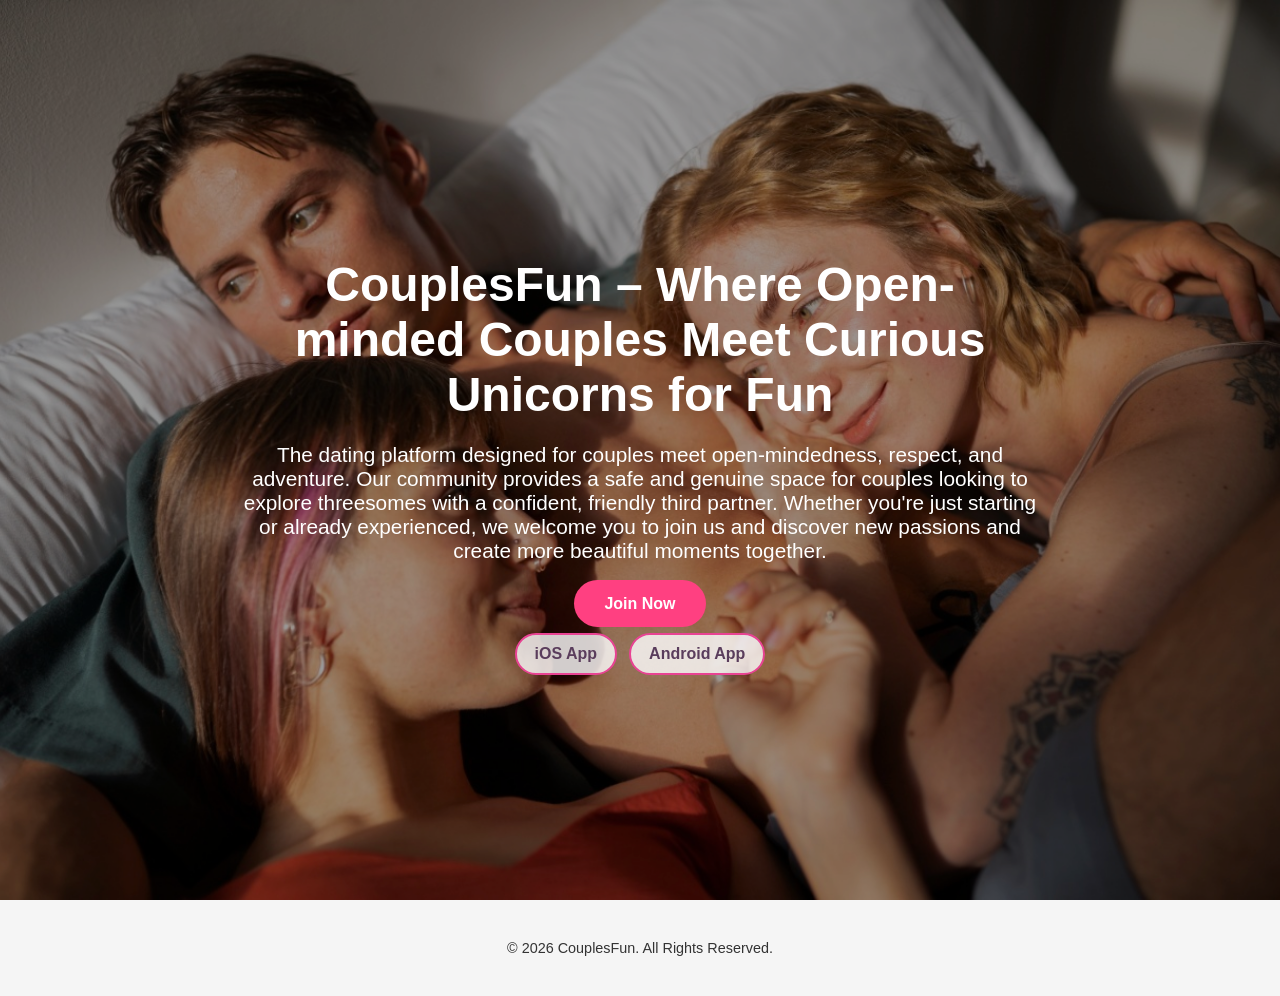
==== index.html @ 9a5b7a97 "Update index.html" ====
<!DOCTYPE html>
<html lang="en">
<head>
  <meta charset="UTF-8">
  <meta name="viewport" content="width=device-width, initial-scale=1.0">
  <title>CouplesFun – Where Open-minded couples meet curious unicorns</title>
  <style>
    body { margin: 0; font-family: Arial, sans-serif; background: #fff; color: #333; }
    header {
      position: relative;
      height: 100vh;
      background: url('[data-uri]') center center/cover no-repeat;
      display: flex;
      align-items: center;
      justify-content: center;
      text-align: center;
      color: white;
    }
    header::after {
      content: '';
      position: absolute;
      top: 0; left: 0;
      width: 100%; height: 100%;
      background: rgba(0, 0, 0, 0.4);
      z-index: 0;
    }
    .hero-content {
      position: relative;
      z-index: 1;
      max-width: 800px;
      padding: 20px;
    }
    h1 { font-size: 3rem; margin-bottom: 1rem; }
    p { font-size: 1.3rem; margin-bottom: 2rem; }
    a.button {
      background-color: #ff4081;
      color: white;
      padding: 15px 30px;
      border-radius: 30px;
      text-decoration: none;
      font-weight: bold;
      transition: background 0.3s ease;
    }
    a.button:hover { background-color: #e91e63; }
    footer {
      text-align: center;
      padding: 40px 0;
      font-size: 0.9rem;
      background: #f5f5f5;
    }
  
.app-buttons{margin-top:20px;display:flex;gap:12px;justify-content:center;}
.app-btn{padding:10px 18px;background:#ffffffcc;border:2px solid #e84393;
border-radius:22px;text-decoration:none;color:#5a3d5c;font-weight:700;}
@media(max-width:768px){.app-buttons{flex-direction:column;align-items:center;}}

/* Background optimization */
.hero::before{
    will-change: transform;
    background-attachment: fixed;
}

/* Mobile improvements */
@media(max-width:768px){
    nav ul{flex-direction:column;}
    .hero h2{font-size:30px;}
    .hero p{font-size:16px; padding:0 12px;}
    .btn{font-size:16px; padding:10px 20px;}
    .app-buttons{flex-direction:column;gap:10px;}
    .app-btn{width:180px;text-align:center;font-size:15px;}
}
</style>


</head>
<body>
  <header>
    <div class="hero-content">
      <h1>CouplesFun – Where Open-minded Couples Meet Curious Unicorns for Fun</h1>
      <p>The dating platform designed for couples meet open-mindedness, respect, and adventure. Our community provides a safe and genuine space for couples looking to explore threesomes with a confident, friendly third partner. Whether you're just starting or already experienced, we welcome you to join us and discover new passions and create more beautiful moments together.</p>
      <a href="https://www.bicupid.com/registerStep1?tid=af100017352_cf" class="button">Join Now</a>
<div class="app-buttons">
 <a class="app-btn" href="https://app.appsflyer.com/id1481809362?pid=af100017349_cd"> iOS App</a>
 <a class="app-btn" href="https://app.appsflyer.com/com.bi.bicupid?pid=af100017349_cd"> Android App</a>
</div>
    </div>
  </header>
  <footer>
    © 2026 CouplesFun. All Rights Reserved.
  </footer>
</body>
</html>
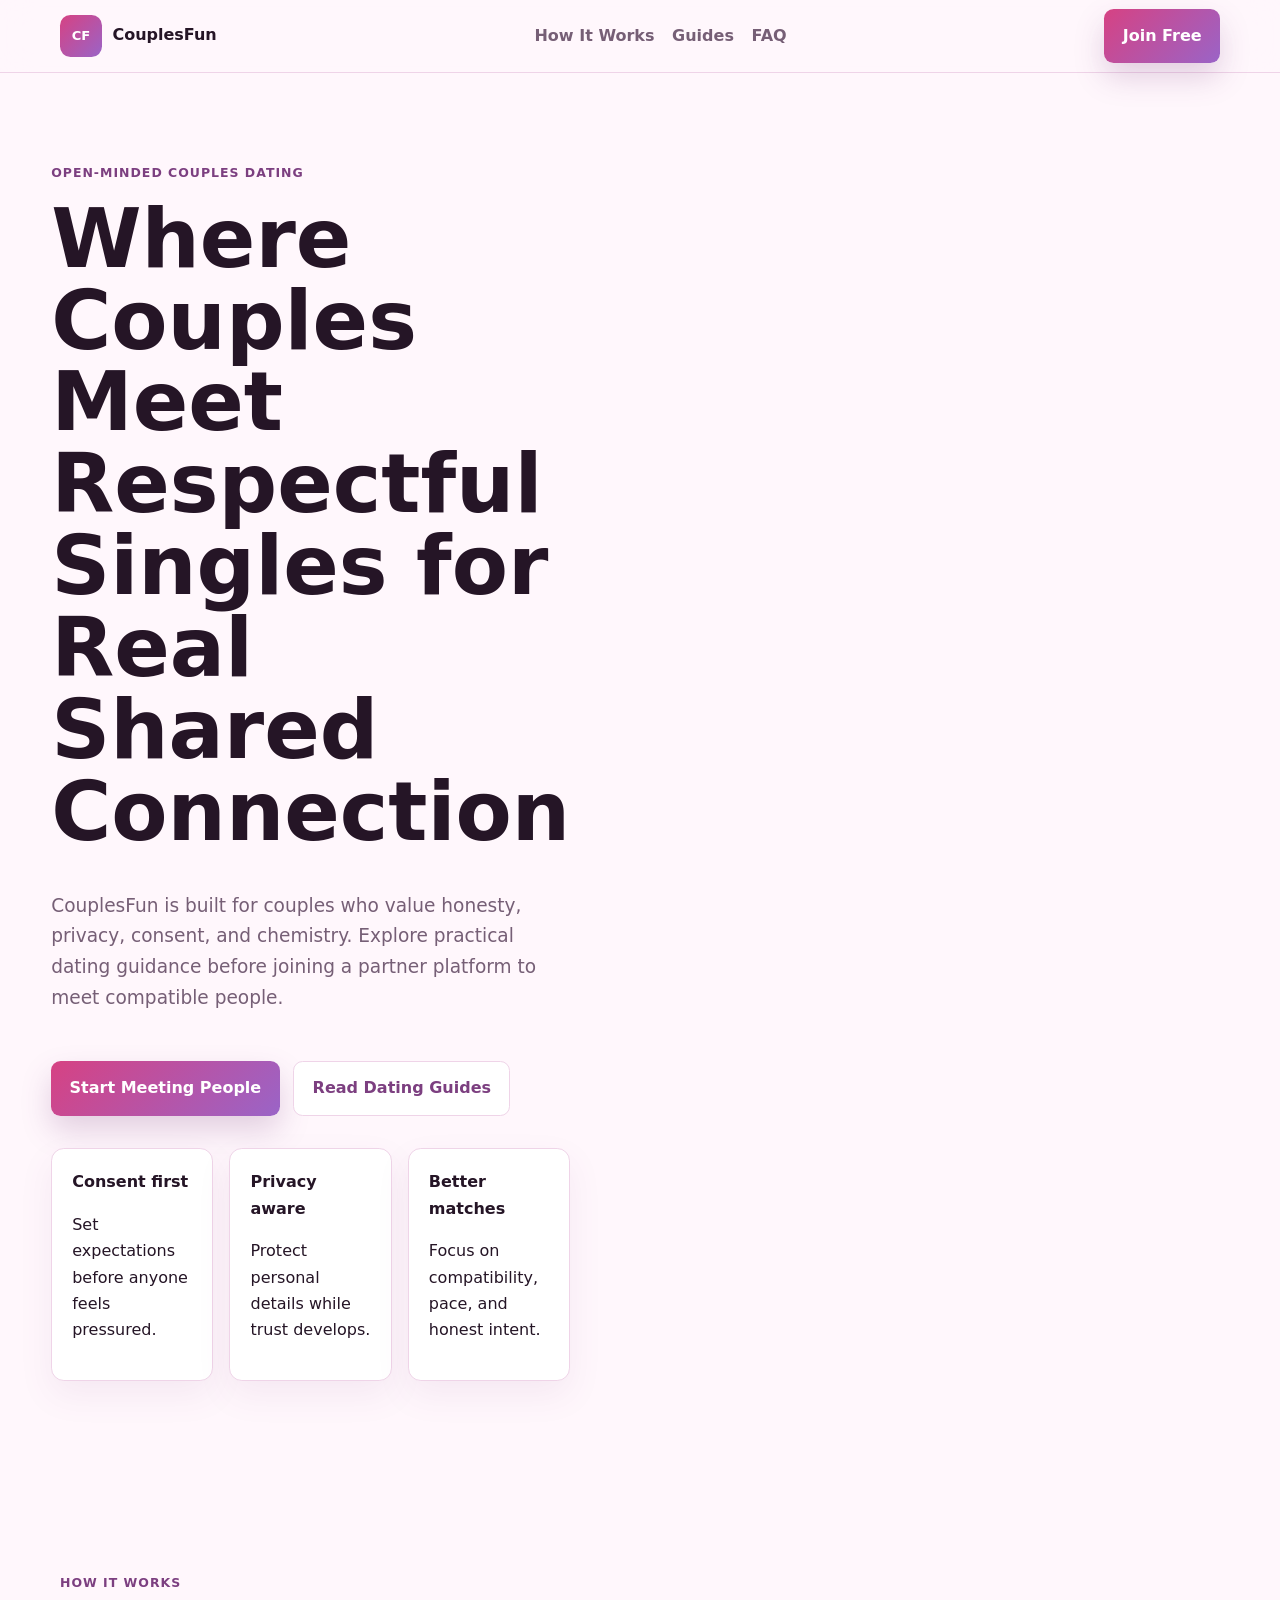
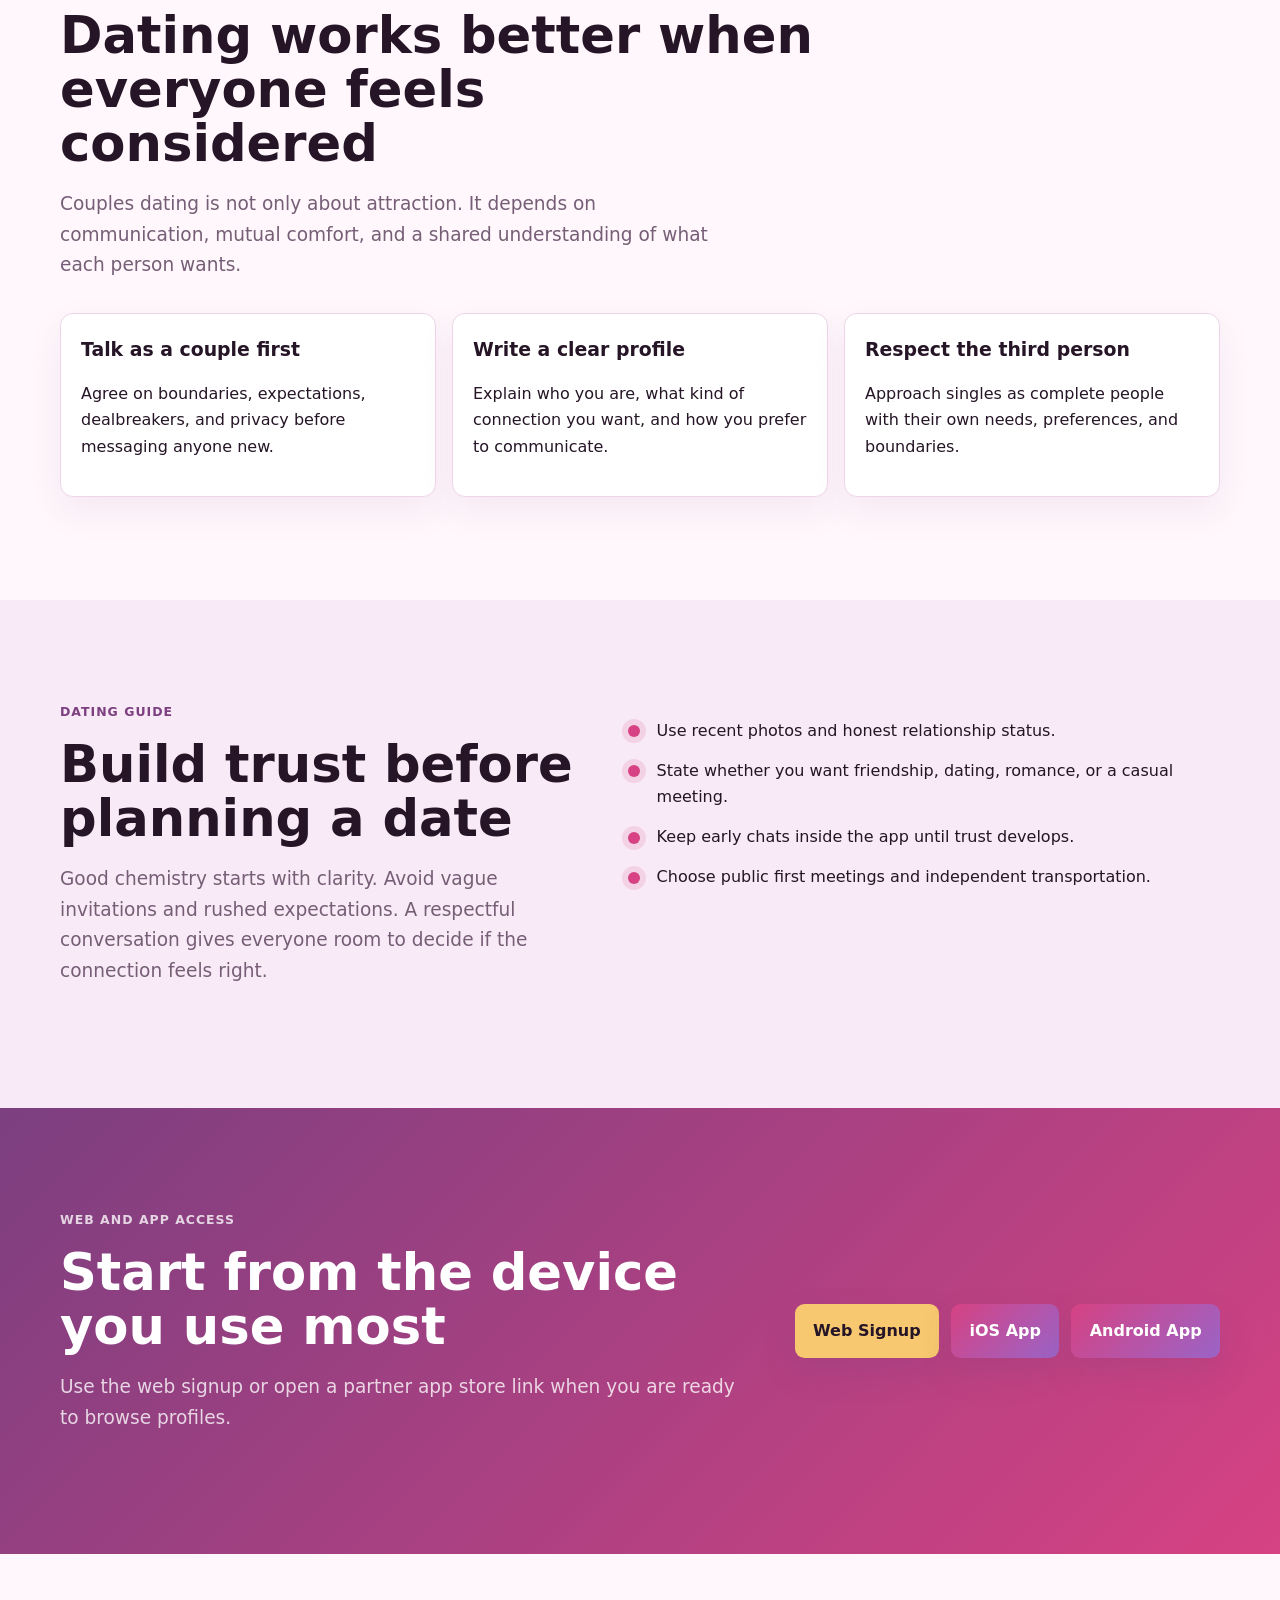
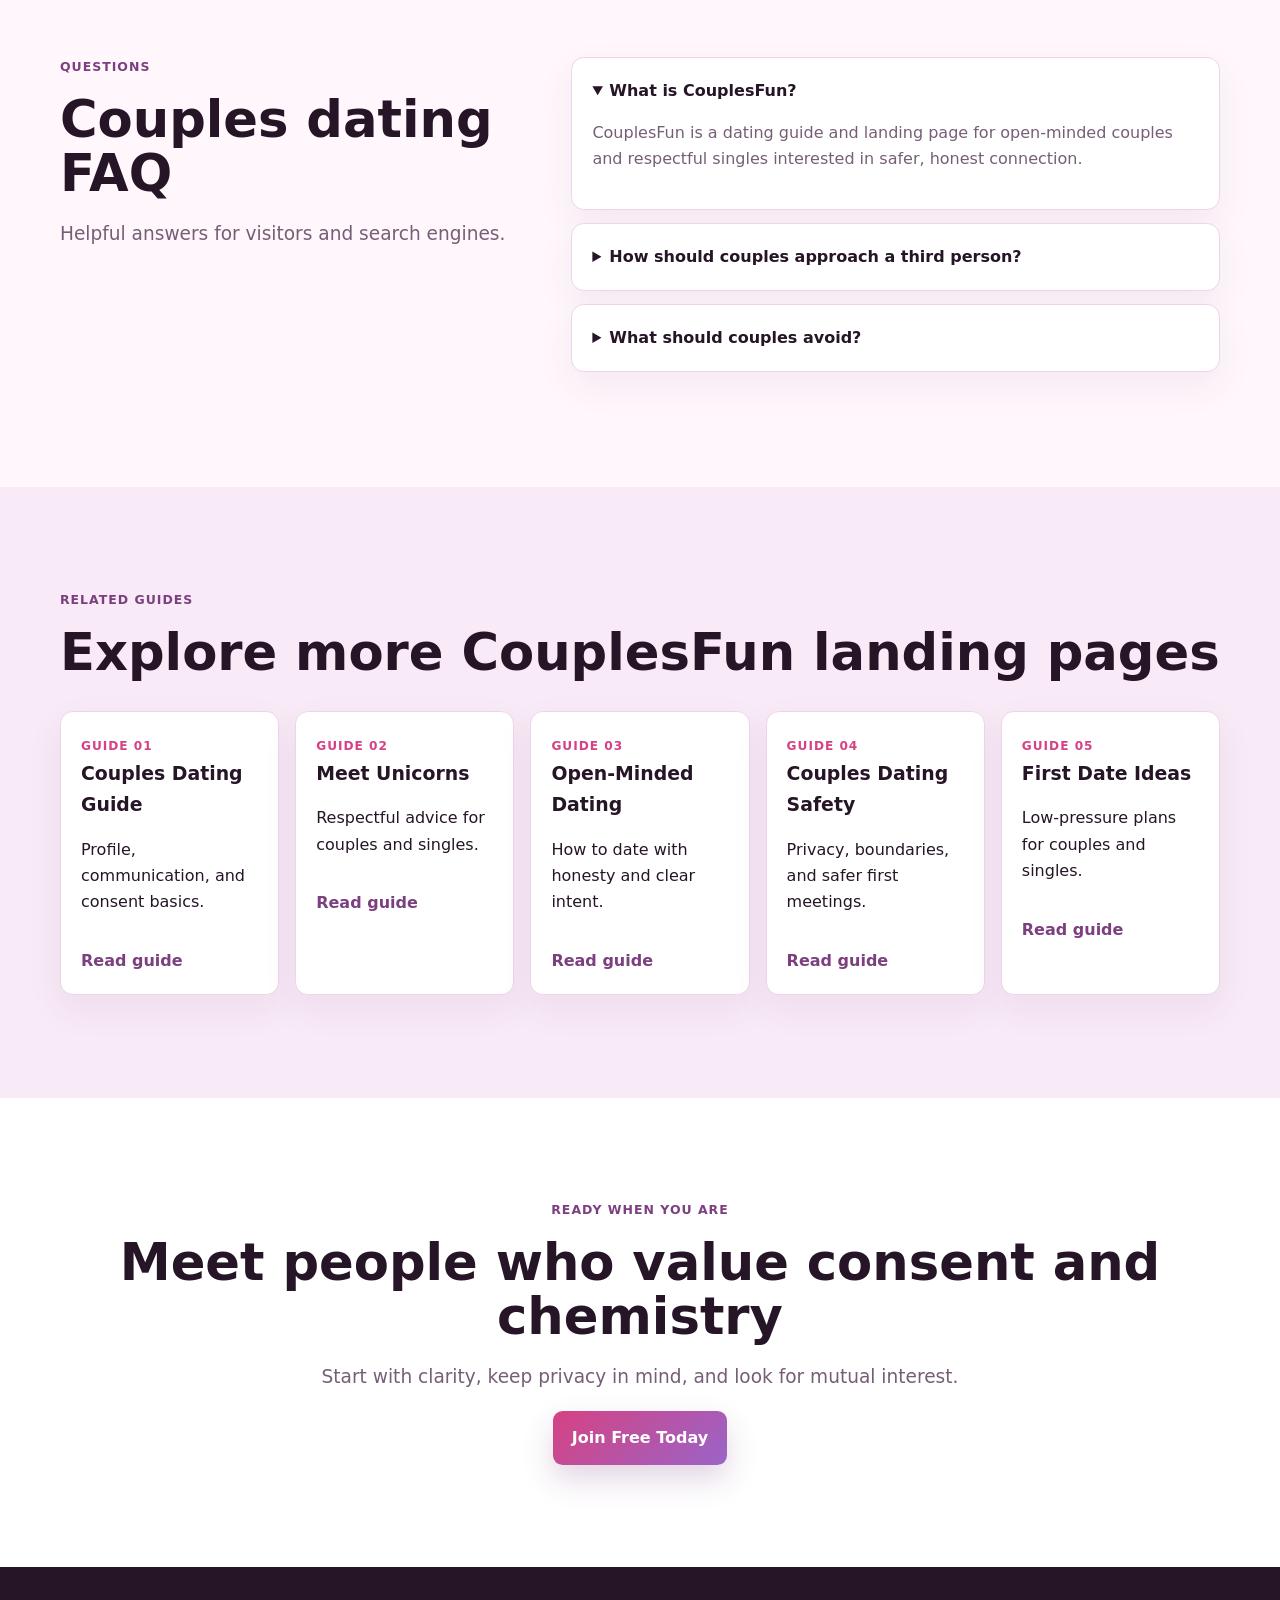
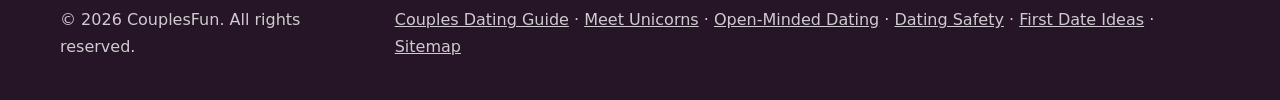
==== commit d1d15f5c: "Add files via upload" ====
--- a/index.html
+++ b/index.html
@@ -1,92 +1,31 @@
-<!DOCTYPE html>
+<!doctype html>
 <html lang="en">
 <head>
   <meta charset="UTF-8">
   <meta name="viewport" content="width=device-width, initial-scale=1.0">
-  <title>CouplesFun – Where Open-minded couples meet curious unicorns</title>
+  <title>CouplesFun | Open-Minded Couples Dating Guide</title>
+  <meta name="description" content="CouplesFun helps open-minded couples and respectful singles explore connection with consent, privacy, dating tips, first-date ideas, and partner signup links.">
+  <meta name="robots" content="index, follow, max-image-preview:large">
+  <link rel="canonical" href="https://couplesfun.xyz/">
+  <meta property="og:type" content="website">
+  <meta property="og:title" content="CouplesFun | Open-Minded Couples Dating Guide">
+  <meta property="og:description" content="CouplesFun helps open-minded couples and respectful singles explore connection with consent, privacy, dating tips, first-date ideas, and partner signup links.">
+  <meta property="og:url" content="https://couplesfun.xyz/">
+  <meta property="og:site_name" content="CouplesFun">
+  <meta name="twitter:card" content="summary">
   <style>
-    body { margin: 0; font-family: Arial, sans-serif; background: #fff; color: #333; }
-    header {
-      position: relative;
-      height: 100vh;
-      background: url('[data-uri]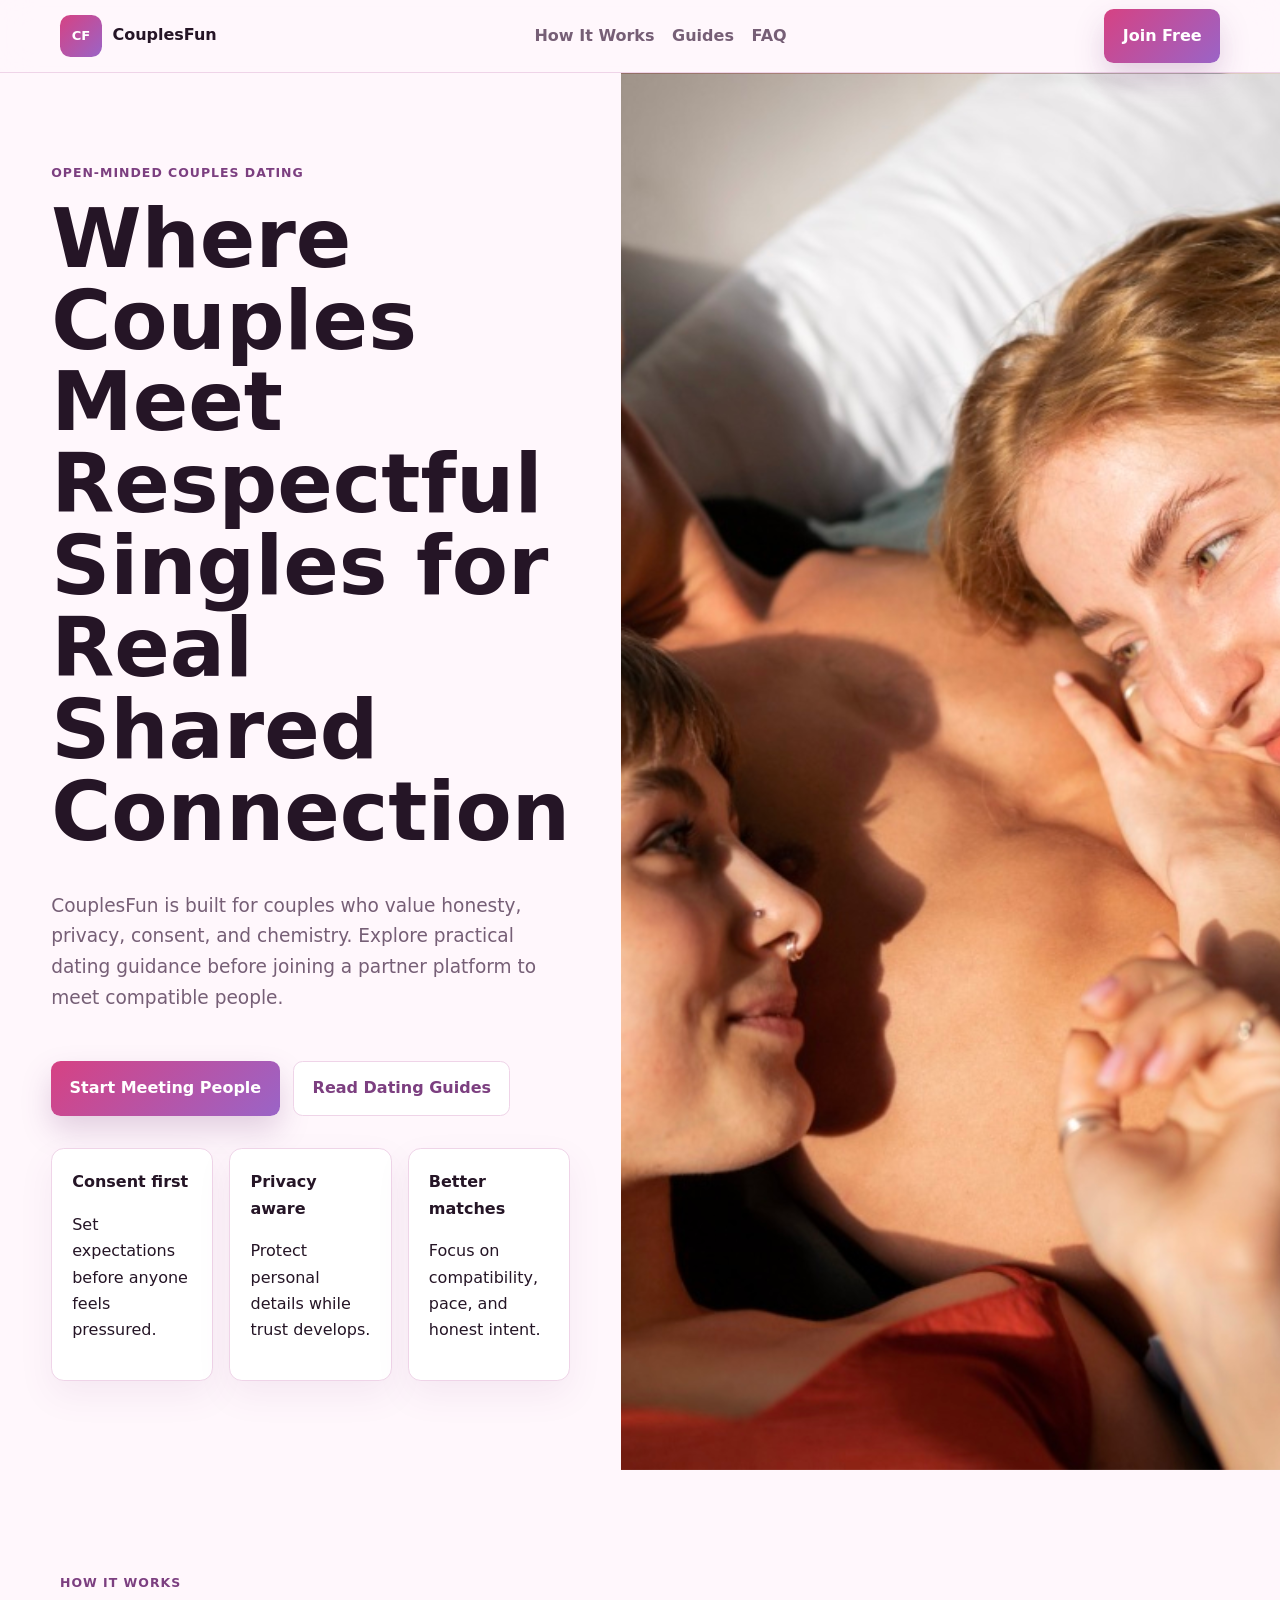
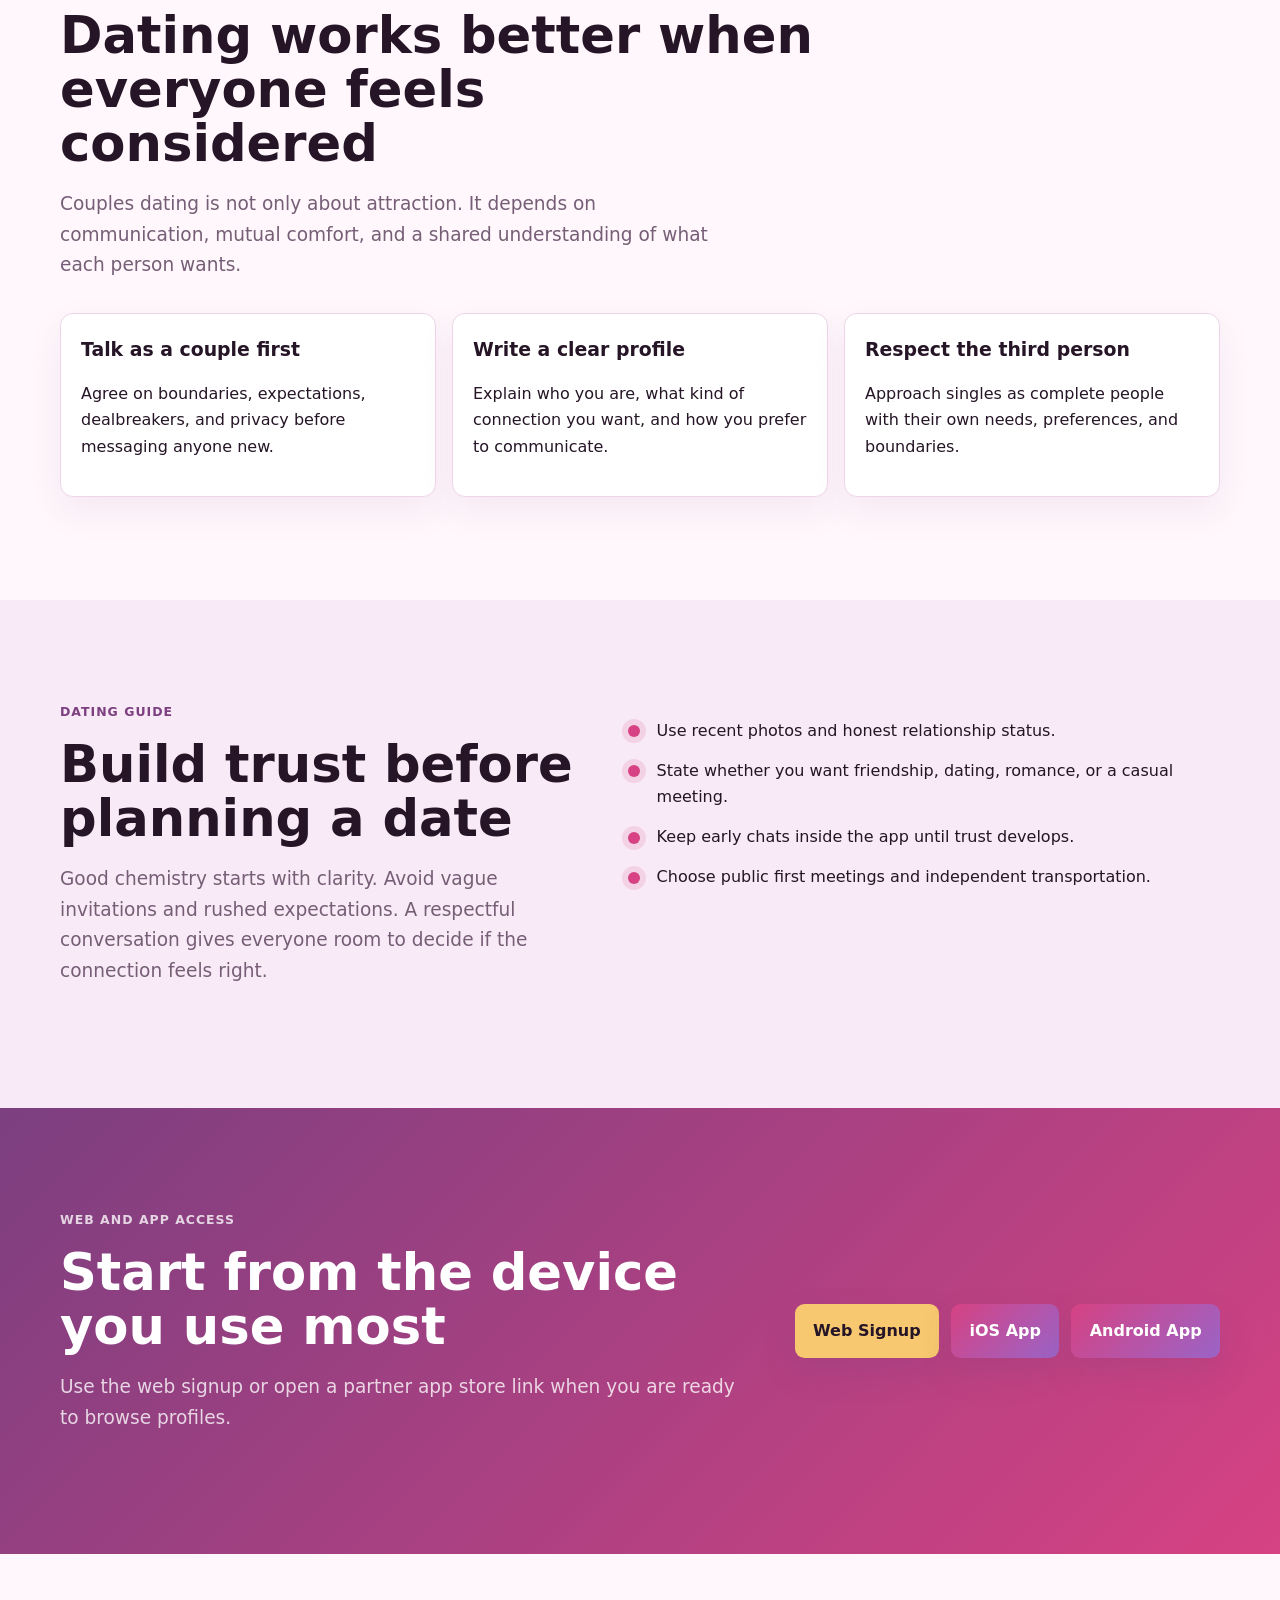
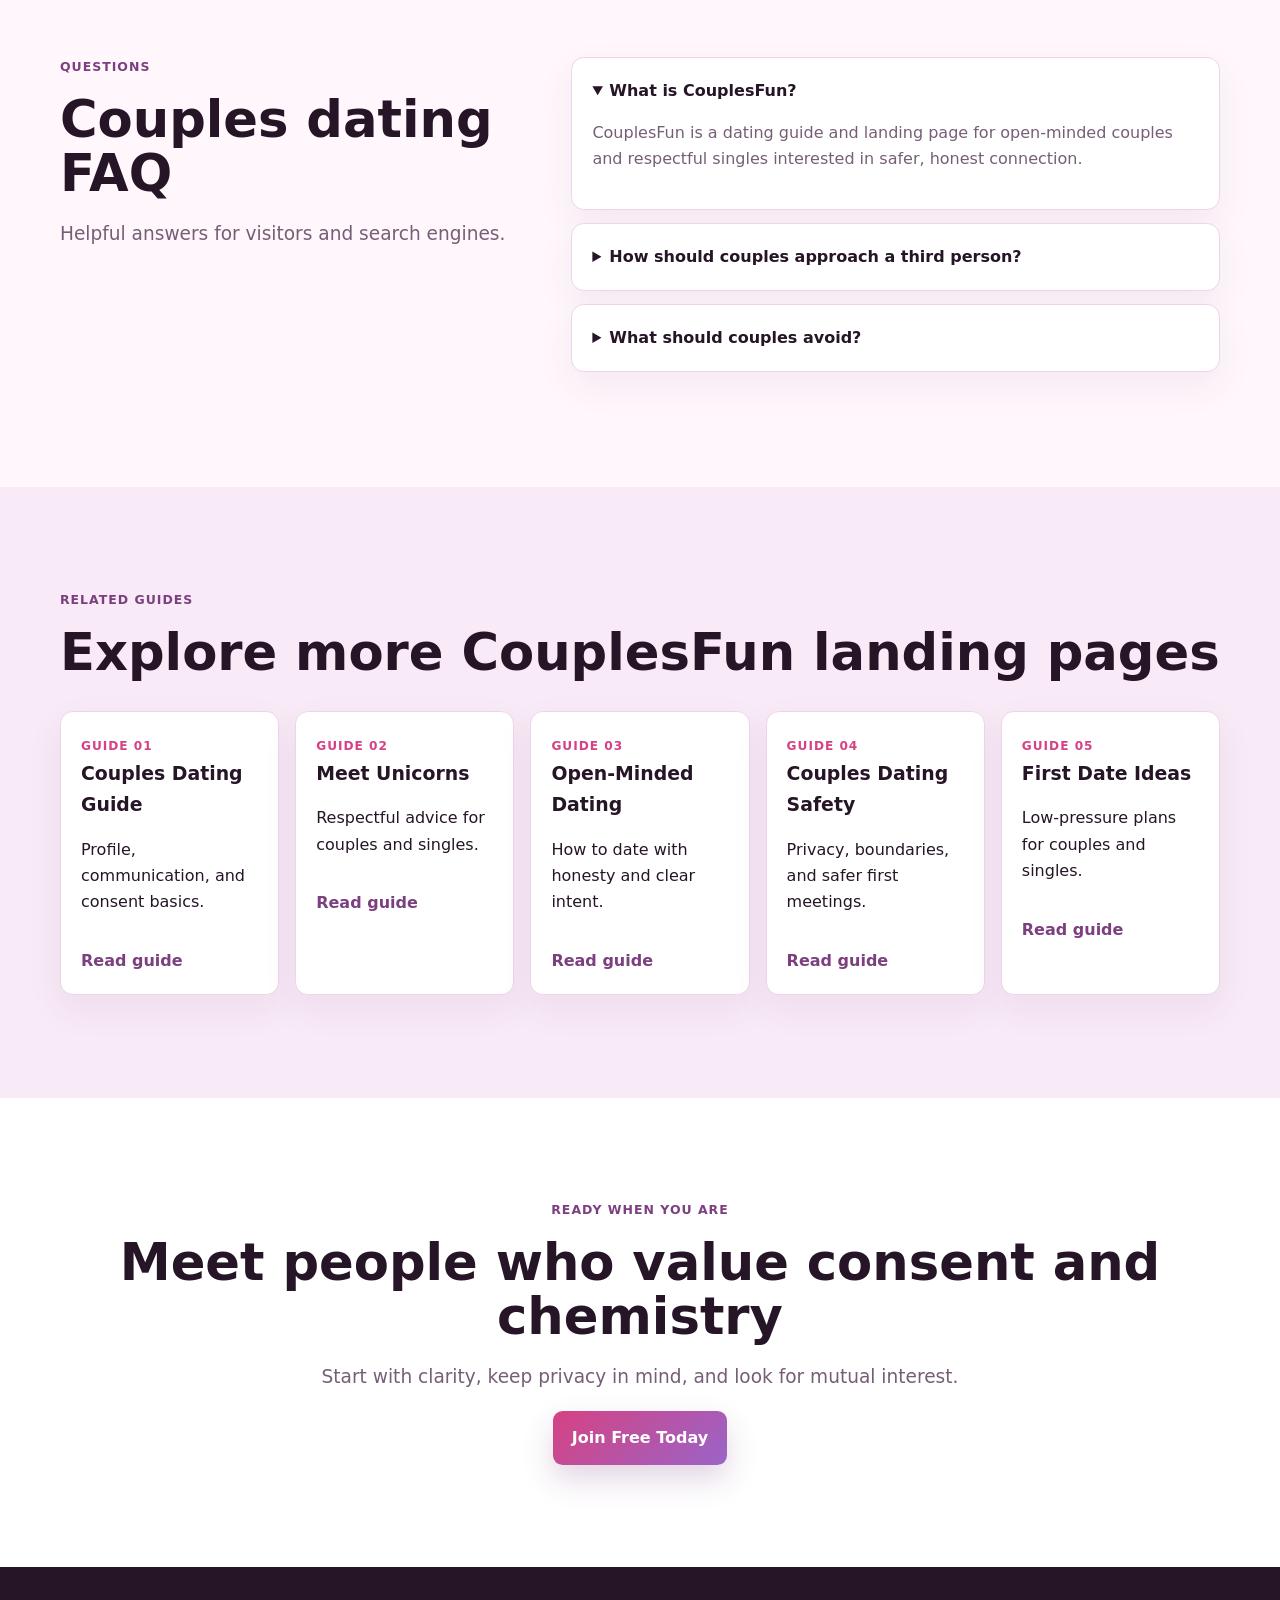
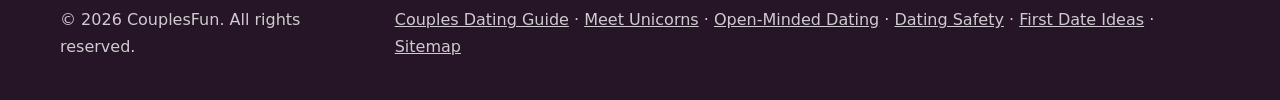
==== commit dc381266: "Add files via upload" ====
--- a/index.html
+++ b/index.html
@@ -12,10 +12,12 @@
   <meta property="og:description" content="CouplesFun helps open-minded couples and respectful singles explore connection with consent, privacy, dating tips, first-date ideas, and partner signup links.">
   <meta property="og:url" content="https://couplesfun.xyz/">
   <meta property="og:site_name" content="CouplesFun">
-  <meta name="twitter:card" content="summary">
+  <meta property="og:image" content="https://couplesfun.xyz/hero.jpg">
+  <meta name="twitter:card" content="summary_large_image">
+  <meta name="twitter:image" content="https://couplesfun.xyz/hero.jpg">
   <style>
 :root{--ink:#251526;--muted:#765f76;--soft:#fff7fc;--soft2:#f8eaf6;--line:#efd4e8;--rose:#d64283;--plum:#7c3f80;--violet:#9a64c7;--gold:#f7c86f;--white:#fff}
-*{box-sizing:border-box}html{scroll-behavior:smooth}body{margin:0;background:var(--soft);color:var(--ink);font-family:Inter,ui-sans-serif,system-ui,-apple-system,BlinkMacSystemFont,"Segoe UI",Arial,sans-serif;line-height:1.65}a{color:inherit;text-decoration:none}.container{width:min(1160px,calc(100% - 2rem));margin:0 auto}.topbar{position:sticky;top:0;z-index:10;background:rgba(255,247,252,.9);border-bottom:1px solid var(--line);backdrop-filter:blur(16px)}.nav{min-height:72px;display:flex;align-items:center;justify-content:space-between;gap:1rem}.brand{font-weight:900}.brand:before{content:"CF";display:inline-grid;place-items:center;width:42px;height:42px;margin-right:.65rem;border-radius:.65rem;background:linear-gradient(135deg,var(--rose),var(--violet));color:#fff;font-size:.82rem}.nav-links{display:flex;gap:1.1rem;color:var(--muted);font-weight:800}.btn{display:inline-flex;align-items:center;justify-content:center;min-height:48px;padding:.86rem 1.15rem;border-radius:.6rem;background:linear-gradient(135deg,var(--rose),var(--violet));color:#fff;font-weight:900;box-shadow:0 14px 30px rgba(124,63,128,.22)}.btn.secondary{background:#fff;color:var(--plum);border:1px solid var(--line);box-shadow:none}.hero{display:grid;grid-template-columns:.92fr 1.08fr;min-height:760px;background:var(--soft);overflow:hidden}.hero-copy{display:flex;flex-direction:column;justify-content:center;padding:clamp(4rem,7vw,7rem) clamp(1rem,4vw,5rem)}.hero-image{min-height:520px;background-image:url("");background-size:cover;background-position:center}.kicker{margin:0 0 .9rem;color:var(--plum);font-size:.78rem;font-weight:900;letter-spacing:.08em;text-transform:uppercase}h1{max-width:720px;margin:0 0 1.2rem;font-size:clamp(3rem,6.4vw,5.6rem);line-height:1}h2{font-size:clamp(2rem,4vw,3.25rem);line-height:1.06;margin:0 0 1rem}h3{margin:0 0 .55rem;font-size:1.18rem}.lead{max-width:680px;color:var(--muted);font-size:1.16rem}.actions{display:flex;flex-wrap:wrap;gap:.85rem;margin-top:1.8rem}.stats,.cards,.landing-grid{display:grid;grid-template-columns:repeat(3,1fr);gap:1rem;margin-top:2rem}.stat,.card,.faq details,.landing-card{background:#fff;border:1px solid var(--line);border-radius:.8rem;padding:1.25rem;box-shadow:0 14px 34px rgba(124,63,128,.08)}.stat strong{display:block;margin-bottom:.35rem}.section{padding:clamp(4.5rem,8vw,7rem) 0}.muted{background:var(--soft2)}.section-head{max-width:760px;margin-bottom:2rem}.split{display:grid;grid-template-columns:.95fr 1.05fr;gap:2rem;align-items:start}.check{display:grid;gap:.85rem;padding:0;list-style:none}.check li{position:relative;padding-left:1.8rem}.check li:before{content:"";position:absolute;left:0;top:.45rem;width:.75rem;height:.75rem;border-radius:50%;background:var(--rose);box-shadow:0 0 0 6px rgba(214,66,131,.14)}.app-band{background:linear-gradient(135deg,var(--plum),var(--rose));color:#fff}.app-band .kicker,.app-band .lead{color:rgba(255,255,255,.78)}.app-grid{display:grid;grid-template-columns:1fr auto;gap:2rem;align-items:center}.app-actions{display:flex;flex-wrap:wrap;gap:.75rem;justify-content:flex-end}.app-actions .btn:first-child{background:var(--gold);color:var(--ink)}.faq-grid{display:grid;grid-template-columns:.85fr 1.15fr;gap:2rem}.faq details{margin-bottom:.8rem}.faq summary{cursor:pointer;font-weight:900}.faq p{color:var(--muted)}.landing-grid{grid-template-columns:repeat(5,1fr)}.landing-card span{color:var(--rose);font-size:.76rem;font-weight:900;letter-spacing:.08em;text-transform:uppercase}.landing-card a{display:inline-block;margin-top:1rem;color:var(--plum);font-weight:900}.final{text-align:center;background:#fff}.final .lead{margin-inline:auto}footer{background:var(--ink);color:rgba(255,255,255,.78);padding:1.5rem 0}.footer-inner{display:flex;justify-content:space-between;gap:1rem}.footer-inner a{text-decoration:underline}@media(max-width:900px){.nav-links{display:none}.hero{grid-template-columns:1fr}.hero-image{order:-1;min-height:min(80vw,460px)}.hero-copy{padding:3rem 1rem}.stats,.cards,.landing-grid,.split,.app-grid,.faq-grid{grid-template-columns:1fr}.app-actions{justify-content:flex-start}.footer-inner{flex-direction:column}h1{font-size:clamp(2.7rem,11vw,4rem)}.actions,.app-actions{flex-direction:column}.btn{width:100%}}
+*{box-sizing:border-box}html{scroll-behavior:smooth}body{margin:0;background:var(--soft);color:var(--ink);font-family:Inter,ui-sans-serif,system-ui,-apple-system,BlinkMacSystemFont,"Segoe UI",Arial,sans-serif;line-height:1.65}a{color:inherit;text-decoration:none}.container{width:min(1160px,calc(100% - 2rem));margin:0 auto}.topbar{position:sticky;top:0;z-index:10;background:rgba(255,247,252,.9);border-bottom:1px solid var(--line);backdrop-filter:blur(16px)}.nav{min-height:72px;display:flex;align-items:center;justify-content:space-between;gap:1rem}.brand{font-weight:900}.brand:before{content:"CF";display:inline-grid;place-items:center;width:42px;height:42px;margin-right:.65rem;border-radius:.65rem;background:linear-gradient(135deg,var(--rose),var(--violet));color:#fff;font-size:.82rem}.nav-links{display:flex;gap:1.1rem;color:var(--muted);font-weight:800}.btn{display:inline-flex;align-items:center;justify-content:center;min-height:48px;padding:.86rem 1.15rem;border-radius:.6rem;background:linear-gradient(135deg,var(--rose),var(--violet));color:#fff;font-weight:900;box-shadow:0 14px 30px rgba(124,63,128,.22)}.btn.secondary{background:#fff;color:var(--plum);border:1px solid var(--line);box-shadow:none}.hero{display:grid;grid-template-columns:.92fr 1.08fr;min-height:760px;background:var(--soft);overflow:hidden}.hero-copy{display:flex;flex-direction:column;justify-content:center;padding:clamp(4rem,7vw,7rem) clamp(1rem,4vw,5rem)}.hero-image{min-height:520px;background-image:url("./hero.jpg");background-size:cover;background-position:center}.kicker{margin:0 0 .9rem;color:var(--plum);font-size:.78rem;font-weight:900;letter-spacing:.08em;text-transform:uppercase}h1{max-width:720px;margin:0 0 1.2rem;font-size:clamp(3rem,6.4vw,5.6rem);line-height:1}h2{font-size:clamp(2rem,4vw,3.25rem);line-height:1.06;margin:0 0 1rem}h3{margin:0 0 .55rem;font-size:1.18rem}.lead{max-width:680px;color:var(--muted);font-size:1.16rem}.actions{display:flex;flex-wrap:wrap;gap:.85rem;margin-top:1.8rem}.stats,.cards,.landing-grid{display:grid;grid-template-columns:repeat(3,1fr);gap:1rem;margin-top:2rem}.stat,.card,.faq details,.landing-card{background:#fff;border:1px solid var(--line);border-radius:.8rem;padding:1.25rem;box-shadow:0 14px 34px rgba(124,63,128,.08)}.stat strong{display:block;margin-bottom:.35rem}.section{padding:clamp(4.5rem,8vw,7rem) 0}.muted{background:var(--soft2)}.section-head{max-width:760px;margin-bottom:2rem}.split{display:grid;grid-template-columns:.95fr 1.05fr;gap:2rem;align-items:start}.check{display:grid;gap:.85rem;padding:0;list-style:none}.check li{position:relative;padding-left:1.8rem}.check li:before{content:"";position:absolute;left:0;top:.45rem;width:.75rem;height:.75rem;border-radius:50%;background:var(--rose);box-shadow:0 0 0 6px rgba(214,66,131,.14)}.app-band{background:linear-gradient(135deg,var(--plum),var(--rose));color:#fff}.app-band .kicker,.app-band .lead{color:rgba(255,255,255,.78)}.app-grid{display:grid;grid-template-columns:1fr auto;gap:2rem;align-items:center}.app-actions{display:flex;flex-wrap:wrap;gap:.75rem;justify-content:flex-end}.app-actions .btn:first-child{background:var(--gold);color:var(--ink)}.faq-grid{display:grid;grid-template-columns:.85fr 1.15fr;gap:2rem}.faq details{margin-bottom:.8rem}.faq summary{cursor:pointer;font-weight:900}.faq p{color:var(--muted)}.landing-grid{grid-template-columns:repeat(5,1fr)}.landing-card span{color:var(--rose);font-size:.76rem;font-weight:900;letter-spacing:.08em;text-transform:uppercase}.landing-card a{display:inline-block;margin-top:1rem;color:var(--plum);font-weight:900}.final{text-align:center;background:#fff}.final .lead{margin-inline:auto}footer{background:var(--ink);color:rgba(255,255,255,.78);padding:1.5rem 0}.footer-inner{display:flex;justify-content:space-between;gap:1rem}.footer-inner a{text-decoration:underline}@media(max-width:900px){.nav-links{display:none}.hero{grid-template-columns:1fr}.hero-image{order:-1;min-height:min(80vw,460px)}.hero-copy{padding:3rem 1rem}.stats,.cards,.landing-grid,.split,.app-grid,.faq-grid{grid-template-columns:1fr}.app-actions{justify-content:flex-start}.footer-inner{flex-direction:column}h1{font-size:clamp(2.7rem,11vw,4rem)}.actions,.app-actions{flex-direction:column}.btn{width:100%}}
 </style>
   <script type="application/ld+json">{"@context":"https://schema.org","@graph":[{"@type":"WebSite","url":"https://couplesfun.xyz/","name":"CouplesFun","description":"CouplesFun is a dating guide for open-minded couples and respectful singles exploring shared connection."},{"@type":"ItemList","name":"CouplesFun related dating guides","itemListElement":[{"@type":"ListItem","position":1,"name":"Couples Dating Guide","url":"https://couplesfun.xyz/couples-dating-guide.html"},{"@type":"ListItem","position":2,"name":"Meet Unicorns","url":"https://couplesfun.xyz/meet-unicorns.html"},{"@type":"ListItem","position":3,"name":"Open-Minded Dating","url":"https://couplesfun.xyz/open-minded-dating.html"},{"@type":"ListItem","position":4,"name":"Dating Safety","url":"https://couplesfun.xyz/couples-dating-safety.html"},{"@type":"ListItem","position":5,"name":"First Date Ideas","url":"https://couplesfun.xyz/couples-first-date-ideas.html"}]},{"@type":"FAQPage","mainEntity":[{"@type":"Question","name":"What is CouplesFun?","acceptedAnswer":{"@type":"Answer","text":"CouplesFun is a dating landing page and guide for open-minded couples and respectful singles interested in safer, honest, consent-led connection."}},{"@type":"Question","name":"How can couples meet a third person respectfully?","acceptedAnswer":{"@type":"Answer","text":"Couples should communicate clearly, avoid pressure, respect boundaries, and look for mutual interest rather than treating anyone as an accessory."}},{"@type":"Question","name":"Is privacy important for couples dating?","acceptedAnswer":{"@type":"Answer","text":"Yes. Use platform messaging early, protect personal details, meet publicly first, and make sure everyone understands expectations."}}]}]}</script>
 </head>
